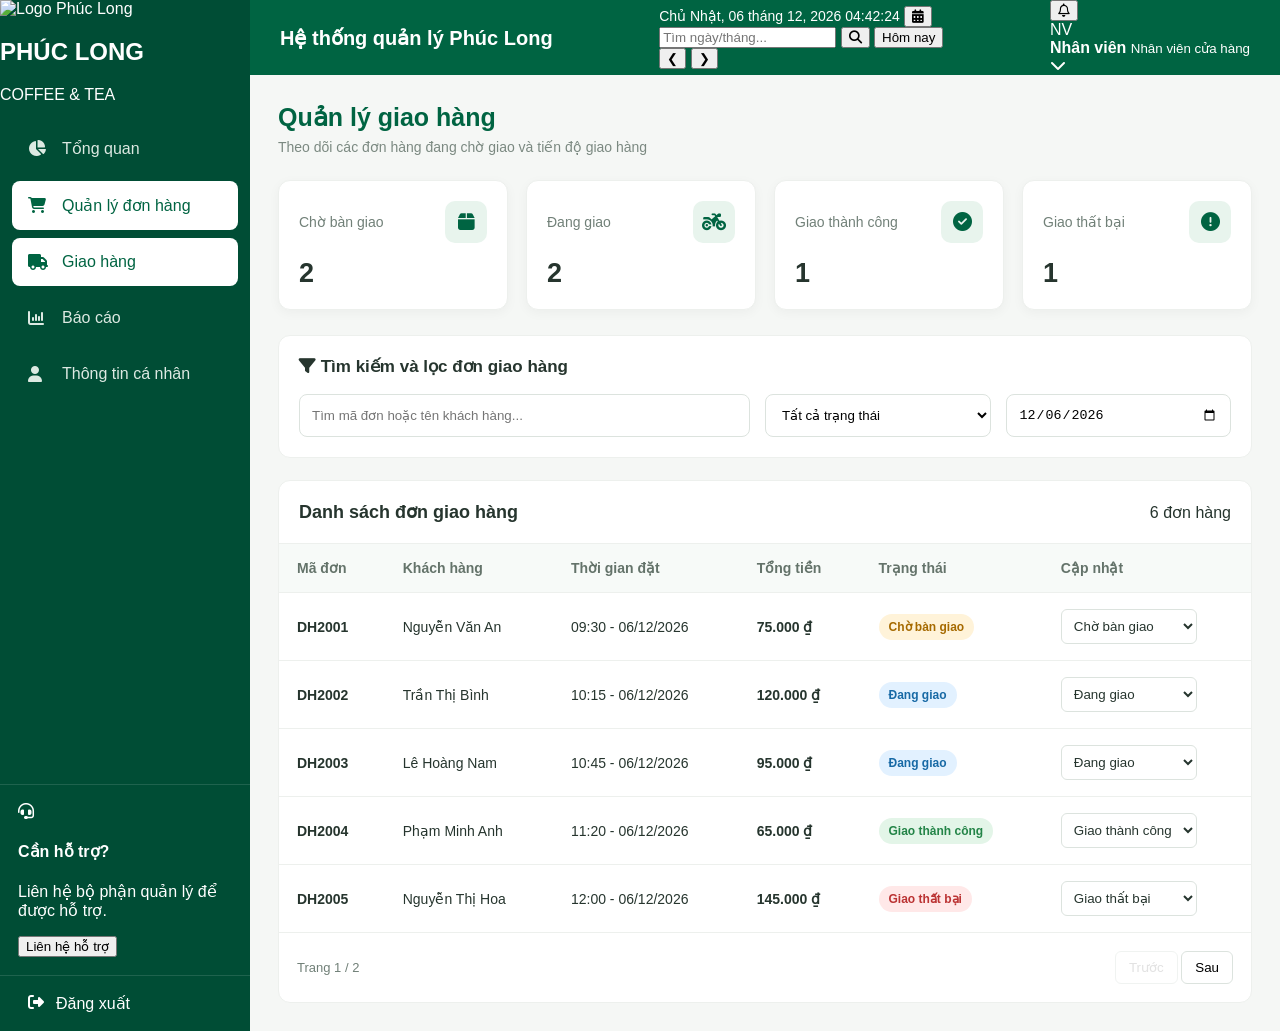
==== SourceCode/phuclong/src/main/resources/templates/staff/delivery.html @ d618b11a "Update local code" ====
<!DOCTYPE html>
<html lang="vi" xmlns:th="http://www.thymeleaf.org">
<head>
    <meta charset="UTF-8">
    <meta name="viewport" content="width=device-width, initial-scale=1.0">
    <title>Giao hàng - Phúc Long</title>

    <link rel="stylesheet" th:href="@{/css/admin.css}">
    <link rel="stylesheet"
          href="https://cdnjs.cloudflare.com/ajax/libs/font-awesome/6.5.0/css/all.min.css">

    <style>
        * {
            box-sizing: border-box;
        }

        body {
            margin: 0;
            background: #f5f7f5;
            font-family: Arial, sans-serif;
            color: #26352e;
        }

        .pos-layout {
            display: flex;
            min-height: 100vh;
        }

        /* SIDEBAR */
        .sidebar {
            width: 250px;
            min-width: 250px;
            background: #004d35;
            color: white;
            min-height: 100vh;
            display: flex;
            flex-direction: column;
        }

        .sidebar-logo {
            padding: 28px 20px;
            text-align: center;
            border-bottom: 1px solid rgba(255,255,255,.12);
        }

        .sidebar-logo h2 {
            margin: 0;
            font-size: 25px;
            letter-spacing: 2px;
        }

        .sidebar-logo span {
            font-size: 11px;
            letter-spacing: 3px;
        }

        .sidebar-menu {
            padding: 20px 12px;
            flex: 1;
        }

        .menu-link {
            display: flex;
            align-items: center;
            gap: 14px;
            padding: 15px 16px;
            margin-bottom: 8px;
            border-radius: 8px;
            color: #dce9e2;
            text-decoration: none;
            transition: .2s;
        }

        .menu-link:hover,
        .menu-link.active {
            background: white;
            color: #006442;
        }

        .menu-link i {
            width: 20px;
        }

        .sidebar-bottom {
            padding: 18px;
            border-top: 1px solid rgba(255,255,255,.12);
        }

        .support-info {
            display: flex;
            gap: 12px;
            align-items: center;
        }

        .logout-link {
            display: flex;
            gap: 12px;
            padding: 18px 28px;
            color: white;
            text-decoration: none;
            border-top: 1px solid rgba(255,255,255,.12);
        }

        .logout-link:hover {
            background: #b52d2d;
        }

        /* MAIN */
        .main-area {
            flex: 1;
            min-width: 0;
        }

        .topbar {
            width: 100%;
            min-height: 75px;
            padding: 0 30px;
            background: #006442;
            color: white;
            display: flex;
            justify-content: space-between;
            align-items: center;
        }

        .topbar-title {
            font-size: 20px;
            font-weight: bold;
        }

        .topbar-right {
            display: flex;
            align-items: center;
            gap: 25px;
        }

        .date-display {
            font-size: 14px;
        }

        .staff-info {
            display: flex;
            align-items: center;
            gap: 10px;
        }

        /* CONTENT */
        .page-content {
            padding: 28px;
        }

        .page-heading {
            display: flex;
            justify-content: space-between;
            align-items: center;
            margin-bottom: 25px;
            flex-wrap: wrap;
            gap: 15px;
        }

        .page-heading h2 {
            margin: 0 0 7px;
            color: #006442;
            font-size: 25px;
        }

        .page-heading p {
            margin: 0;
            color: #7b8981;
            font-size: 14px;
        }

        .btn-primary {
            border: none;
            background: #006442;
            color: white;
            padding: 12px 18px;
            border-radius: 8px;
            cursor: pointer;
        }

        /* STATISTICS */
        .stats-grid {
            display: grid;
            grid-template-columns: repeat(4, minmax(0, 1fr));
            gap: 18px;
            margin-bottom: 25px;
        }

        .stat-card {
            background: white;
            padding: 20px;
            border-radius: 12px;
            box-shadow: 0 3px 12px rgba(0,0,0,.04);
            border: 1px solid #edf0ed;
        }

        .stat-top {
            display: flex;
            justify-content: space-between;
            align-items: center;
            margin-bottom: 15px;
            color: #718078;
            font-size: 14px;
        }

        .stat-icon {
            width: 42px;
            height: 42px;
            display: grid;
            place-items: center;
            border-radius: 10px;
            background: #e8f4ed;
            color: #006442;
            font-size: 19px;
        }

        .stat-number {
            font-size: 27px;
            font-weight: bold;
            color: #26352e;
        }

        /* FILTER */
        .filter-card {
            background: white;
            border-radius: 12px;
            padding: 20px;
            margin-bottom: 22px;
            border: 1px solid #edf0ed;
        }

        .filter-title {
            font-size: 17px;
            font-weight: bold;
            margin-bottom: 17px;
        }

        .filter-grid {
            display: grid;
            grid-template-columns: 2fr 1fr 1fr;
            gap: 15px;
        }

        .filter-grid input,
        .filter-grid select {
            width: 100%;
            padding: 12px;
            border: 1px solid #dce3de;
            border-radius: 8px;
            outline: none;
            background: white;
        }

        .filter-grid input:focus,
        .filter-grid select:focus {
            border-color: #006442;
        }

        /* TABLE */
        .table-card {
            background: white;
            border-radius: 12px;
            border: 1px solid #edf0ed;
            overflow: hidden;
        }

        .table-header {
            padding: 20px;
            display: flex;
            justify-content: space-between;
            align-items: center;
            border-bottom: 1px solid #edf0ed;
        }

        .table-header h3 {
            margin: 0;
            font-size: 18px;
        }

        .table-wrapper {
            overflow-x: auto;
        }

        table {
            width: 100%;
            border-collapse: collapse;
            min-width: 850px;
        }

        th, td {
            padding: 16px 18px;
            text-align: left;
            border-bottom: 1px solid #edf0ed;
            font-size: 14px;
        }

        th {
            background: #f7faf8;
            color: #64736a;
            font-weight: 600;
        }

        tbody tr:hover {
            background: #f8fbf9;
        }

        .status {
            display: inline-block;
            padding: 6px 10px;
            border-radius: 20px;
            font-size: 12px;
            font-weight: bold;
        }

        .pending { background: #fff3d9; color: #a66a00; }
        .confirmed { background: #e5efff; color: #2761ae; }
        .preparing { background: #f0e8ff; color: #7545aa; }
        .ready { background: #e2f5ef; color: #16805c; }
        .delivering { background: #e2f1ff; color: #1769a5; }
        .completed { background: #e3f5e8; color: #238447; }
        .waiting { background: #fff3d9; color: #a66a00; }
        .delivered { background: #e3f5e8; color: #238447; }
        .failed { background: #ffe8e8; color: #bb3333; }
        .delivery-select {
            border: 1px solid #dce3de;
            background: white;
            color: #26352e;
            padding: 8px;
            border-radius: 6px;
            cursor: pointer;
            max-width: 155px;
        }
        .delivery-select:focus { outline: none; border-color: #006442; }

        .cancelled { background: #ffe8e8; color: #bb3333; }

        .action-btn {
            border: none;
            background: #e8f4ed;
            color: #006442;
            padding: 8px 10px;
            border-radius: 6px;
            cursor: pointer;
        }

        .pagination {
            padding: 18px;
            display: flex;
            justify-content: space-between;
            align-items: center;
            color: #718078;
            font-size: 13px;
        }

        .pagination button {
            border: 1px solid #dce3de;
            background: white;
            padding: 8px 13px;
            border-radius: 6px;
            cursor: pointer;
        }

        .pagination button:disabled {
            opacity: .4;
            cursor: not-allowed;
        }

        @media(max-width: 1100px) {
            .stats-grid {
                grid-template-columns: repeat(2, 1fr);
            }
        }

        @media(max-width: 750px) {
            .sidebar {
                width: 75px;
                min-width: 75px;
            }

            .sidebar-logo h2 {
                font-size: 13px;
            }

            .sidebar-logo span,
            .menu-link span,
            .support-info span,
            .logout-link span {
                display: none;
            }

            .menu-link {
                justify-content: center;
                padding: 15px 5px;
            }

            .filter-grid {
                grid-template-columns: 1fr;
            }

            .topbar {
                padding: 15px;
                flex-wrap: wrap;
                gap: 12px;
            }

            .page-content {
                padding: 15px;
            }
        }
    </style>
</head>

<body>

<div class="pos-layout">

    <!-- SIDEBAR -->
    <aside class="sidebar">

        <div class="brand">
            <div class="brand-logo">
                <img th:src="@{/images/logo.jpg}" src="/images/logo.jpg" alt="Logo Phúc Long">
            </div>
            <div class="brand-name">
                <h2>PHÚC LONG</h2>
                <span>COFFEE & TEA</span>
            </div>
        </div>

        <nav class="sidebar-menu">

            <a th:href="@{/staff/dashboard}" class="menu-link">
                <i class="fa-solid fa-chart-pie"></i>
                <span>Tổng quan</span>
            </a>

            <a th:href="@{/staff/orders}" class="menu-link active">
                <i class="fa-solid fa-cart-shopping"></i>
                <span>Quản lý đơn hàng</span>
            </a>

            <a th:href="@{/staff/delivery}" class="menu-link active">
                <i class="fa-solid fa-truck"></i>
                <span>Giao hàng</span>
            </a>

            <a th:href="@{/staff/history}" class="menu-link">
                <i class="fa-solid fa-chart-column"></i>
                <span>Báo cáo</span>
            </a>

            <a th:href="@{/staff/profile}" class="menu-link">
                <i class="fa-solid fa-user"></i>
                <span>Thông tin cá nhân</span>
            </a>

        </nav>

        <div class="sidebar-bottom">
            <div class="help-icon">
                <i class="fa-solid fa-headset"></i>
            </div>
            <h4>Cần hỗ trợ?</h4>
            <p>Liên hệ bộ phận quản lý để được hỗ trợ.</p>
            <button class="support-btn" onclick="alert('Vui lòng liên hệ quản lý cửa hàng!')">
                Liên hệ hỗ trợ
            </button>
        </div>

        <a th:href="@{/logout}" class="logout-link">
            <i class="fa-solid fa-right-from-bracket"></i>
            Đăng xuất
        </a>

    </aside>

    <!-- MAIN AREA -->
    <div class="main-area">

        <header class="topbar">

            <div class="topbar-title">
                Hệ thống quản lý Phúc Long
            </div>

            <div class="topbar-center date-search-area">
                <div class="date-display">
                    <span id="currentDate"></span>
                    <span id="currentTime"></span>

                    <button type="button" id="openCalendar" class="calendar-btn"
                            title="Mở lịch tháng">
                        <i class="fas fa-calendar-alt"></i>
                    </button>
                </div>

                <div class="date-search">
                    <input type="text" id="dateSearch"
                           placeholder="Tìm ngày/tháng...">

                    <button type="button" id="searchDate">
                        <i class="fas fa-search"></i>
                    </button>

                    <button type="button" id="backToday">
                        Hôm nay
                    </button>
                </div>

                <div id="calendarPopup" class="calendar-popup">
                    <div class="calendar-header">
                        <button type="button" id="prevMonth">❮</button>
                        <strong id="calendarMonth"></strong>
                        <button type="button" id="nextMonth">❯</button>
                    </div>

                    <div class="calendar-grid" id="calendarGrid"></div>
                </div>
            </div>

            <div class="topbar-user">

                <button class="notification-btn">
                    <i class="fa-regular fa-bell"></i>
                    <span class="notification-dot"></span>
                </button>

                <div class="user-avatar">NV</div>

                <div class="user-details">
                    <strong th:text="${staffName != null ? staffName : 'Nhân viên'}">
                        Nhân viên
                    </strong>
                    <small>Nhân viên cửa hàng</small>
                </div>

                <i class="fa-solid fa-chevron-down user-arrow"></i>
            </div>

        </header>

        <main class="page-content">

            <div class="page-heading">
                <div>
                    <h2>Quản lý giao hàng</h2>
                    <p>Theo dõi các đơn hàng đang chờ giao và tiến độ giao hàng</p>
                </div>
            </div>

            <!-- THỐNG KÊ GIAO HÀNG -->
            <div class="stats-grid">
                <div class="stat-card">
                    <div class="stat-top">
                        Chờ bàn giao
                        <div class="stat-icon"><i class="fa-solid fa-box"></i></div>
                    </div>
                    <div class="stat-number" id="waitingOrders">0</div>
                </div>

                <div class="stat-card">
                    <div class="stat-top">
                        Đang giao
                        <div class="stat-icon"><i class="fa-solid fa-motorcycle"></i></div>
                    </div>
                    <div class="stat-number" id="deliveringOrders">0</div>
                </div>

                <div class="stat-card">
                    <div class="stat-top">
                        Giao thành công
                        <div class="stat-icon"><i class="fa-solid fa-circle-check"></i></div>
                    </div>
                    <div class="stat-number" id="deliveredOrders">0</div>
                </div>

                <div class="stat-card">
                    <div class="stat-top">
                        Giao thất bại
                        <div class="stat-icon"><i class="fa-solid fa-circle-exclamation"></i></div>
                    </div>
                    <div class="stat-number" id="failedOrders">0</div>
                </div>
            </div>

            <!-- BỘ LỌC -->
            <div class="filter-card">
                <div class="filter-title">
                    <i class="fa-solid fa-filter"></i>
                    Tìm kiếm và lọc đơn giao hàng
                </div>

                <div class="filter-grid">
                    <input type="text" id="searchDelivery"
                           placeholder="Tìm mã đơn hoặc tên khách hàng...">

                    <select id="deliveryStatus">
                        <option value="">Tất cả trạng thái</option>
                        <option value="WAITING">Chờ bàn giao</option>
                        <option value="DELIVERING">Đang giao</option>
                        <option value="DELIVERED">Giao thành công</option>
                        <option value="FAILED">Giao thất bại</option>
                    </select>

                    <input type="date" id="deliveryDate">
                </div>
            </div>

            <!-- DANH SÁCH ĐƠN -->
            <div class="table-card">
                <div class="table-header">
                    <h3>Danh sách đơn giao hàng</h3>
                    <span id="deliveryResultCount">0 đơn hàng</span>
                </div>

                <div class="table-wrapper">
                    <table>
                        <thead>
                            <tr>
                                <th>Mã đơn</th>
                                <th>Khách hàng</th>
                                <th>Thời gian đặt</th>
                                <th>Tổng tiền</th>
                                <th>Trạng thái</th>
                                <th>Cập nhật</th>
                            </tr>
                        </thead>
                        <tbody id="deliveryTableBody"></tbody>
                    </table>
                </div>

                <div class="pagination">
                    <span id="deliveryPageInfo">Trang 1</span>
                    <div>
                        <button id="deliveryPrevPage" type="button">Trước</button>
                        <button id="deliveryNextPage" type="button">Sau</button>
                    </div>
                </div>
            </div>

        </main>

    </div>

</div>

<script>
    // Đồng hồ trên thanh tiêu đề
    function updateDate() {
        const now = new Date();
        document.getElementById("currentDate").textContent =
            now.toLocaleDateString("vi-VN", {
                weekday: "long", day: "2-digit", month: "long", year: "numeric"
            });
        document.getElementById("currentTime").textContent =
            now.toLocaleTimeString("vi-VN");
    }
    updateDate();
    setInterval(updateDate, 1000);

    // Ngày hiện tại theo múi giờ máy người dùng
    const now = new Date();
    const todayISO = `${now.getFullYear()}-${String(now.getMonth() + 1).padStart(2, "0")}-${String(now.getDate()).padStart(2, "0")}`;

    // Dữ liệu minh họa giao hàng - sẽ thay bằng dữ liệu database sau
    const deliveryOrders = [
        { id: "DH2001", customer: "Nguyễn Văn An", time: "09:30", date: todayISO, total: 75000, status: "WAITING" },
        { id: "DH2002", customer: "Trần Thị Bình", time: "10:15", date: todayISO, total: 120000, status: "DELIVERING" },
        { id: "DH2003", customer: "Lê Hoàng Nam", time: "10:45", date: todayISO, total: 95000, status: "DELIVERING" },
        { id: "DH2004", customer: "Phạm Minh Anh", time: "11:20", date: todayISO, total: 65000, status: "DELIVERED" },
        { id: "DH2005", customer: "Nguyễn Thị Hoa", time: "12:00", date: todayISO, total: 145000, status: "FAILED" },
        { id: "DH2006", customer: "Trần Quốc Bảo", time: "13:10", date: todayISO, total: 85000, status: "WAITING" }
    ];

    const deliveryStatusNames = {
        WAITING: "Chờ bàn giao",
        DELIVERING: "Đang giao",
        DELIVERED: "Giao thành công",
        FAILED: "Giao thất bại"
    };

    const deliveryStatusClasses = {
        WAITING: "waiting",
        DELIVERING: "delivering",
        DELIVERED: "delivered",
        FAILED: "failed"
    };

    let deliveryCurrentPage = 1;
    const deliveryPageSize = 5;

    function formatDeliveryMoney(amount) {
        return amount.toLocaleString("vi-VN") + " ₫";
    }

    function updateDeliveryStatistics() {
        document.getElementById("waitingOrders").textContent =
            deliveryOrders.filter(o => o.status === "WAITING").length;
        document.getElementById("deliveringOrders").textContent =
            deliveryOrders.filter(o => o.status === "DELIVERING").length;
        document.getElementById("deliveredOrders").textContent =
            deliveryOrders.filter(o => o.status === "DELIVERED").length;
        document.getElementById("failedOrders").textContent =
            deliveryOrders.filter(o => o.status === "FAILED").length;
    }

    function renderDeliveryOrders() {
        const keyword = document.getElementById("searchDelivery").value.trim().toLowerCase();
        const status = document.getElementById("deliveryStatus").value;
        const date = document.getElementById("deliveryDate").value;

        const filtered = deliveryOrders.filter(order => {
            const matchesKeyword = order.id.toLowerCase().includes(keyword) ||
                order.customer.toLowerCase().includes(keyword);
            const matchesStatus = !status || order.status === status;
            const matchesDate = !date || order.date === date;
            return matchesKeyword && matchesStatus && matchesDate;
        });

        const totalPages = Math.max(1, Math.ceil(filtered.length / deliveryPageSize));
        deliveryCurrentPage = Math.min(deliveryCurrentPage, totalPages);

        const start = (deliveryCurrentPage - 1) * deliveryPageSize;
        const visible = filtered.slice(start, start + deliveryPageSize);
        const tbody = document.getElementById("deliveryTableBody");
        tbody.innerHTML = "";

        if (visible.length === 0) {
            tbody.innerHTML = `
                <tr>
                    <td colspan="6" style="text-align:center;padding:35px">
                        Không tìm thấy đơn giao hàng
                    </td>
                </tr>`;
        } else {
            visible.forEach(order => {
                const tr = document.createElement("tr");
                tr.innerHTML = `
                    <td><strong>${order.id}</strong></td>
                    <td>${order.customer}</td>
                    <td>${order.time} - ${order.date.split("-").reverse().join("/")}</td>
                    <td><strong>${formatDeliveryMoney(order.total)}</strong></td>
                    <td><span class="status ${deliveryStatusClasses[order.status]}">
                        ${deliveryStatusNames[order.status]}
                    </span></td>
                    <td>
                        <select class="delivery-select" aria-label="Cập nhật trạng thái ${order.id}"
                                onchange="updateDeliveryStatus('${order.id}', this.value)">
                            <option value="WAITING" ${order.status === "WAITING" ? "selected" : ""}>Chờ bàn giao</option>
                            <option value="DELIVERING" ${order.status === "DELIVERING" ? "selected" : ""}>Đang giao</option>
                            <option value="DELIVERED" ${order.status === "DELIVERED" ? "selected" : ""}>Giao thành công</option>
                            <option value="FAILED" ${order.status === "FAILED" ? "selected" : ""}>Giao thất bại</option>
                        </select>
                    </td>`;
                tbody.appendChild(tr);
            });
        }

        document.getElementById("deliveryResultCount").textContent = filtered.length + " đơn hàng";
        document.getElementById("deliveryPageInfo").textContent =
            "Trang " + deliveryCurrentPage + " / " + totalPages;
        document.getElementById("deliveryPrevPage").disabled = deliveryCurrentPage === 1;
        document.getElementById("deliveryNextPage").disabled = deliveryCurrentPage === totalPages;
    }

    function updateDeliveryStatus(id, newStatus) {
        const order = deliveryOrders.find(o => o.id === id);
        if (!order) return;
        order.status = newStatus;
        updateDeliveryStatistics();
        renderDeliveryOrders();
    }

    document.getElementById("searchDelivery").addEventListener("input", () => {
        deliveryCurrentPage = 1;
        renderDeliveryOrders();
    });

    document.getElementById("deliveryStatus").addEventListener("change", () => {
        deliveryCurrentPage = 1;
        renderDeliveryOrders();
    });

    document.getElementById("deliveryDate").addEventListener("change", () => {
        deliveryCurrentPage = 1;
        renderDeliveryOrders();
    });

    document.getElementById("deliveryPrevPage").addEventListener("click", () => {
        if (deliveryCurrentPage > 1) {
            deliveryCurrentPage--;
            renderDeliveryOrders();
        }
    });

    document.getElementById("deliveryNextPage").addEventListener("click", () => {
        deliveryCurrentPage++;
        renderDeliveryOrders();
    });

    // Mặc định chọn ngày hôm nay theo giờ máy người dùng
    document.getElementById("deliveryDate").value = todayISO;

    updateDeliveryStatistics();
    renderDeliveryOrders();
</script>

</body>
</html>
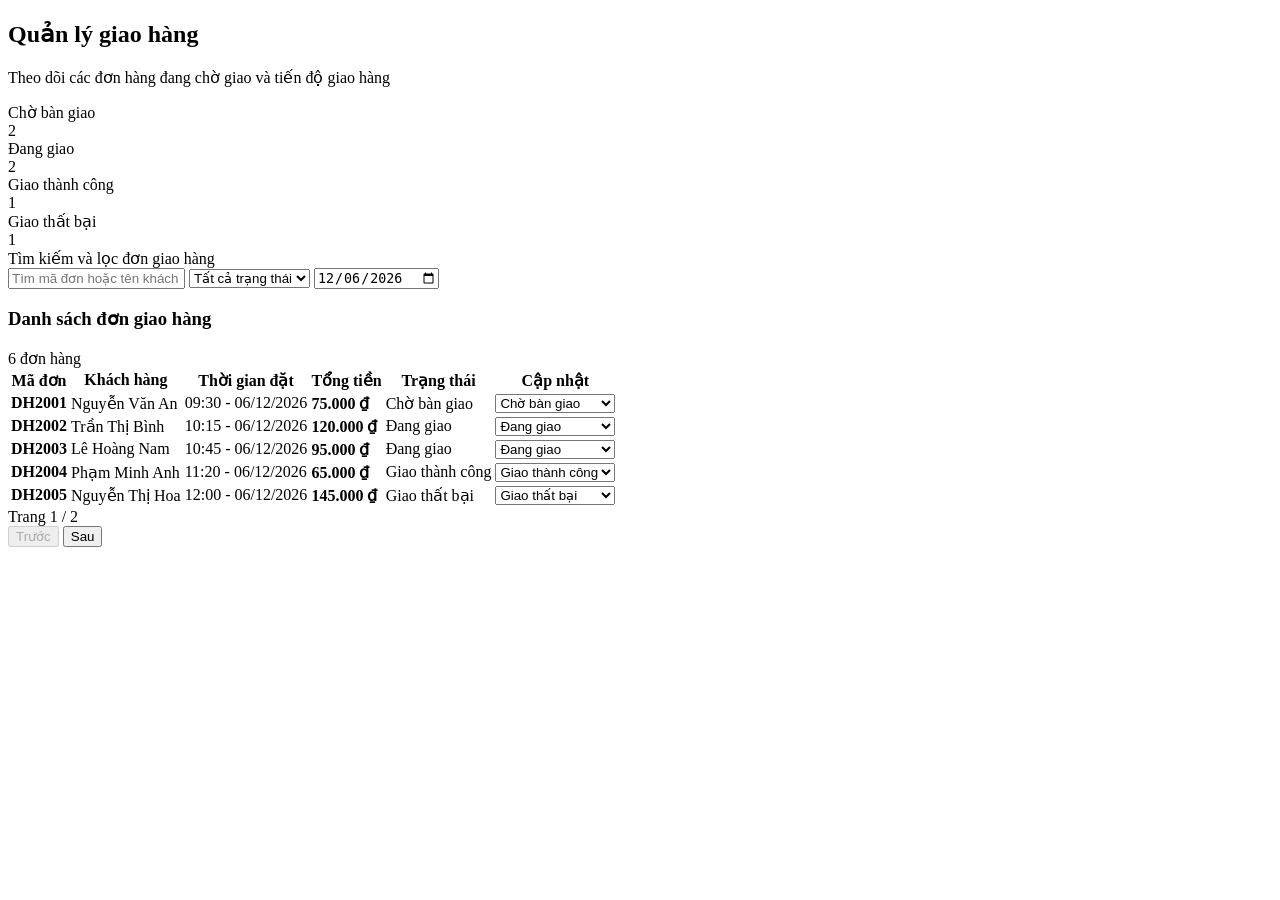
==== commit bcaeb734: "Update staff POS pages and dashboard" ====
--- a/SourceCode/phuclong/src/main/resources/templates/staff/delivery.html
+++ b/SourceCode/phuclong/src/main/resources/templates/staff/delivery.html
@@ -1,548 +1,10 @@
-
 <!DOCTYPE html>
-<html lang="vi" xmlns:th="http://www.thymeleaf.org">
-<head>
-    <meta charset="UTF-8">
-    <meta name="viewport" content="width=device-width, initial-scale=1.0">
-    <title>Giao hàng - Phúc Long</title>
-
-    <link rel="stylesheet" th:href="@{/css/admin.css}">
-    <link rel="stylesheet"
-          href="https://cdnjs.cloudflare.com/ajax/libs/font-awesome/6.5.0/css/all.min.css">
-
-    <style>
-        * {
-            box-sizing: border-box;
-        }
-
-        body {
-            margin: 0;
-            background: #f5f7f5;
-            font-family: Arial, sans-serif;
-            color: #26352e;
-        }
-
-        .pos-layout {
-            display: flex;
-            min-height: 100vh;
-        }
-
-        /* SIDEBAR */
-        .sidebar {
-            width: 250px;
-            min-width: 250px;
-            background: #004d35;
-            color: white;
-            min-height: 100vh;
-            display: flex;
-            flex-direction: column;
-        }
-
-        .sidebar-logo {
-            padding: 28px 20px;
-            text-align: center;
-            border-bottom: 1px solid rgba(255,255,255,.12);
-        }
-
-        .sidebar-logo h2 {
-            margin: 0;
-            font-size: 25px;
-            letter-spacing: 2px;
-        }
-
-        .sidebar-logo span {
-            font-size: 11px;
-            letter-spacing: 3px;
-        }
-
-        .sidebar-menu {
-            padding: 20px 12px;
-            flex: 1;
-        }
-
-        .menu-link {
-            display: flex;
-            align-items: center;
-            gap: 14px;
-            padding: 15px 16px;
-            margin-bottom: 8px;
-            border-radius: 8px;
-            color: #dce9e2;
-            text-decoration: none;
-            transition: .2s;
-        }
-
-        .menu-link:hover,
-        .menu-link.active {
-            background: white;
-            color: #006442;
-        }
-
-        .menu-link i {
-            width: 20px;
-        }
-
-        .sidebar-bottom {
-            padding: 18px;
-            border-top: 1px solid rgba(255,255,255,.12);
-        }
-
-        .support-info {
-            display: flex;
-            gap: 12px;
-            align-items: center;
-        }
-
-        .logout-link {
-            display: flex;
-            gap: 12px;
-            padding: 18px 28px;
-            color: white;
-            text-decoration: none;
-            border-top: 1px solid rgba(255,255,255,.12);
-        }
-
-        .logout-link:hover {
-            background: #b52d2d;
-        }
-
-        /* MAIN */
-        .main-area {
-            flex: 1;
-            min-width: 0;
-        }
-
-        .topbar {
-            width: 100%;
-            min-height: 75px;
-            padding: 0 30px;
-            background: #006442;
-            color: white;
-            display: flex;
-            justify-content: space-between;
-            align-items: center;
-        }
-
-        .topbar-title {
-            font-size: 20px;
-            font-weight: bold;
-        }
-
-        .topbar-right {
-            display: flex;
-            align-items: center;
-            gap: 25px;
-        }
-
-        .date-display {
-            font-size: 14px;
-        }
-
-        .staff-info {
-            display: flex;
-            align-items: center;
-            gap: 10px;
-        }
-
-        /* CONTENT */
-        .page-content {
-            padding: 28px;
-        }
-
-        .page-heading {
-            display: flex;
-            justify-content: space-between;
-            align-items: center;
-            margin-bottom: 25px;
-            flex-wrap: wrap;
-            gap: 15px;
-        }
-
-        .page-heading h2 {
-            margin: 0 0 7px;
-            color: #006442;
-            font-size: 25px;
-        }
-
-        .page-heading p {
-            margin: 0;
-            color: #7b8981;
-            font-size: 14px;
-        }
-
-        .btn-primary {
-            border: none;
-            background: #006442;
-            color: white;
-            padding: 12px 18px;
-            border-radius: 8px;
-            cursor: pointer;
-        }
-
-        /* STATISTICS */
-        .stats-grid {
-            display: grid;
-            grid-template-columns: repeat(4, minmax(0, 1fr));
-            gap: 18px;
-            margin-bottom: 25px;
-        }
-
-        .stat-card {
-            background: white;
-            padding: 20px;
-            border-radius: 12px;
-            box-shadow: 0 3px 12px rgba(0,0,0,.04);
-            border: 1px solid #edf0ed;
-        }
-
-        .stat-top {
-            display: flex;
-            justify-content: space-between;
-            align-items: center;
-            margin-bottom: 15px;
-            color: #718078;
-            font-size: 14px;
-        }
-
-        .stat-icon {
-            width: 42px;
-            height: 42px;
-            display: grid;
-            place-items: center;
-            border-radius: 10px;
-            background: #e8f4ed;
-            color: #006442;
-            font-size: 19px;
-        }
-
-        .stat-number {
-            font-size: 27px;
-            font-weight: bold;
-            color: #26352e;
-        }
-
-        /* FILTER */
-        .filter-card {
-            background: white;
-            border-radius: 12px;
-            padding: 20px;
-            margin-bottom: 22px;
-            border: 1px solid #edf0ed;
-        }
-
-        .filter-title {
-            font-size: 17px;
-            font-weight: bold;
-            margin-bottom: 17px;
-        }
-
-        .filter-grid {
-            display: grid;
-            grid-template-columns: 2fr 1fr 1fr;
-            gap: 15px;
-        }
-
-        .filter-grid input,
-        .filter-grid select {
-            width: 100%;
-            padding: 12px;
-            border: 1px solid #dce3de;
-            border-radius: 8px;
-            outline: none;
-            background: white;
-        }
-
-        .filter-grid input:focus,
-        .filter-grid select:focus {
-            border-color: #006442;
-        }
-
-        /* TABLE */
-        .table-card {
-            background: white;
-            border-radius: 12px;
-            border: 1px solid #edf0ed;
-            overflow: hidden;
-        }
-
-        .table-header {
-            padding: 20px;
-            display: flex;
-            justify-content: space-between;
-            align-items: center;
-            border-bottom: 1px solid #edf0ed;
-        }
-
-        .table-header h3 {
-            margin: 0;
-            font-size: 18px;
-        }
-
-        .table-wrapper {
-            overflow-x: auto;
-        }
-
-        table {
-            width: 100%;
-            border-collapse: collapse;
-            min-width: 850px;
-        }
-
-        th, td {
-            padding: 16px 18px;
-            text-align: left;
-            border-bottom: 1px solid #edf0ed;
-            font-size: 14px;
-        }
-
-        th {
-            background: #f7faf8;
-            color: #64736a;
-            font-weight: 600;
-        }
-
-        tbody tr:hover {
-            background: #f8fbf9;
-        }
-
-        .status {
-            display: inline-block;
-            padding: 6px 10px;
-            border-radius: 20px;
-            font-size: 12px;
-            font-weight: bold;
-        }
-
-        .pending { background: #fff3d9; color: #a66a00; }
-        .confirmed { background: #e5efff; color: #2761ae; }
-        .preparing { background: #f0e8ff; color: #7545aa; }
-        .ready { background: #e2f5ef; color: #16805c; }
-        .delivering { background: #e2f1ff; color: #1769a5; }
-        .completed { background: #e3f5e8; color: #238447; }
-        .waiting { background: #fff3d9; color: #a66a00; }
-        .delivered { background: #e3f5e8; color: #238447; }
-        .failed { background: #ffe8e8; color: #bb3333; }
-        .delivery-select {
-            border: 1px solid #dce3de;
-            background: white;
-            color: #26352e;
-            padding: 8px;
-            border-radius: 6px;
-            cursor: pointer;
-            max-width: 155px;
-        }
-        .delivery-select:focus { outline: none; border-color: #006442; }
-
-        .cancelled { background: #ffe8e8; color: #bb3333; }
-
-        .action-btn {
-            border: none;
-            background: #e8f4ed;
-            color: #006442;
-            padding: 8px 10px;
-            border-radius: 6px;
-            cursor: pointer;
-        }
-
-        .pagination {
-            padding: 18px;
-            display: flex;
-            justify-content: space-between;
-            align-items: center;
-            color: #718078;
-            font-size: 13px;
-        }
-
-        .pagination button {
-            border: 1px solid #dce3de;
-            background: white;
-            padding: 8px 13px;
-            border-radius: 6px;
-            cursor: pointer;
-        }
-
-        .pagination button:disabled {
-            opacity: .4;
-            cursor: not-allowed;
-        }
-
-        @media(max-width: 1100px) {
-            .stats-grid {
-                grid-template-columns: repeat(2, 1fr);
-            }
-        }
-
-        @media(max-width: 750px) {
-            .sidebar {
-                width: 75px;
-                min-width: 75px;
-            }
-
-            .sidebar-logo h2 {
-                font-size: 13px;
-            }
-
-            .sidebar-logo span,
-            .menu-link span,
-            .support-info span,
-            .logout-link span {
-                display: none;
-            }
-
-            .menu-link {
-                justify-content: center;
-                padding: 15px 5px;
-            }
-
-            .filter-grid {
-                grid-template-columns: 1fr;
-            }
-
-            .topbar {
-                padding: 15px;
-                flex-wrap: wrap;
-                gap: 12px;
-            }
-
-            .page-content {
-                padding: 15px;
-            }
-        }
-    </style>
-</head>
-
+<html lang="vi" xmlns:th="http://www.thymeleaf.org"
+      th:replace="~{staff/layout :: layout('Quản lý giao hàng', 'delivery', ~{::pageContent})}">
 <body>
-
-<div class="pos-layout">
-
-    <!-- SIDEBAR -->
-    <aside class="sidebar">
-
-        <div class="brand">
-            <div class="brand-logo">
-                <img th:src="@{/images/logo.jpg}" src="/images/logo.jpg" alt="Logo Phúc Long">
-            </div>
-            <div class="brand-name">
-                <h2>PHÚC LONG</h2>
-                <span>COFFEE & TEA</span>
-            </div>
-        </div>
-
-        <nav class="sidebar-menu">
-
-            <a th:href="@{/staff/dashboard}" class="menu-link">
-                <i class="fa-solid fa-chart-pie"></i>
-                <span>Tổng quan</span>
-            </a>
-
-            <a th:href="@{/staff/orders}" class="menu-link active">
-                <i class="fa-solid fa-cart-shopping"></i>
-                <span>Quản lý đơn hàng</span>
-            </a>
-
-            <a th:href="@{/staff/delivery}" class="menu-link active">
-                <i class="fa-solid fa-truck"></i>
-                <span>Giao hàng</span>
-            </a>
-
-            <a th:href="@{/staff/history}" class="menu-link">
-                <i class="fa-solid fa-chart-column"></i>
-                <span>Báo cáo</span>
-            </a>
-
-            <a th:href="@{/staff/profile}" class="menu-link">
-                <i class="fa-solid fa-user"></i>
-                <span>Thông tin cá nhân</span>
-            </a>
-
-        </nav>
-
-        <div class="sidebar-bottom">
-            <div class="help-icon">
-                <i class="fa-solid fa-headset"></i>
-            </div>
-            <h4>Cần hỗ trợ?</h4>
-            <p>Liên hệ bộ phận quản lý để được hỗ trợ.</p>
-            <button class="support-btn" onclick="alert('Vui lòng liên hệ quản lý cửa hàng!')">
-                Liên hệ hỗ trợ
-            </button>
-        </div>
-
-        <a th:href="@{/logout}" class="logout-link">
-            <i class="fa-solid fa-right-from-bracket"></i>
-            Đăng xuất
-        </a>
-
-    </aside>
-
-    <!-- MAIN AREA -->
-    <div class="main-area">
-
-        <header class="topbar">
-
-            <div class="topbar-title">
-                Hệ thống quản lý Phúc Long
-            </div>
-
-            <div class="topbar-center date-search-area">
-                <div class="date-display">
-                    <span id="currentDate"></span>
-                    <span id="currentTime"></span>
-
-                    <button type="button" id="openCalendar" class="calendar-btn"
-                            title="Mở lịch tháng">
-                        <i class="fas fa-calendar-alt"></i>
-                    </button>
-                </div>
-
-                <div class="date-search">
-                    <input type="text" id="dateSearch"
-                           placeholder="Tìm ngày/tháng...">
-
-                    <button type="button" id="searchDate">
-                        <i class="fas fa-search"></i>
-                    </button>
-
-                    <button type="button" id="backToday">
-                        Hôm nay
-                    </button>
-                </div>
-
-                <div id="calendarPopup" class="calendar-popup">
-                    <div class="calendar-header">
-                        <button type="button" id="prevMonth">❮</button>
-                        <strong id="calendarMonth"></strong>
-                        <button type="button" id="nextMonth">❯</button>
-                    </div>
-
-                    <div class="calendar-grid" id="calendarGrid"></div>
-                </div>
-            </div>
-
-            <div class="topbar-user">
-
-                <button class="notification-btn">
-                    <i class="fa-regular fa-bell"></i>
-                    <span class="notification-dot"></span>
-                </button>
-
-                <div class="user-avatar">NV</div>
-
-                <div class="user-details">
-                    <strong th:text="${staffName != null ? staffName : 'Nhân viên'}">
-                        Nhân viên
-                    </strong>
-                    <small>Nhân viên cửa hàng</small>
-                </div>
-
-                <i class="fa-solid fa-chevron-down user-arrow"></i>
-            </div>
-
-        </header>
-
-        <main class="page-content">
-
-            <div class="page-heading">
+<th:block th:fragment="pageContent">
+<section class="page-content delivery-page">
+<div class="page-heading">
                 <div>
                     <h2>Quản lý giao hàng</h2>
                     <p>Theo dõi các đơn hàng đang chờ giao và tiến độ giao hàng</p>
@@ -638,26 +100,8 @@
                     </div>
                 </div>
             </div>
-
-        </main>
-
-    </div>
-
-</div>
-
+</section>
 <script>
-    // Đồng hồ trên thanh tiêu đề
-    function updateDate() {
-        const now = new Date();
-        document.getElementById("currentDate").textContent =
-            now.toLocaleDateString("vi-VN", {
-                weekday: "long", day: "2-digit", month: "long", year: "numeric"
-            });
-        document.getElementById("currentTime").textContent =
-            now.toLocaleTimeString("vi-VN");
-    }
-    updateDate();
-    setInterval(updateDate, 1000);
 
     // Ngày hiện tại theo múi giờ máy người dùng
     const now = new Date();
@@ -804,10 +248,8 @@
 
     updateDeliveryStatistics();
     renderDeliveryOrders();
+
 </script>
-
+</th:block>
 </body>
 </html>
-
-
-
